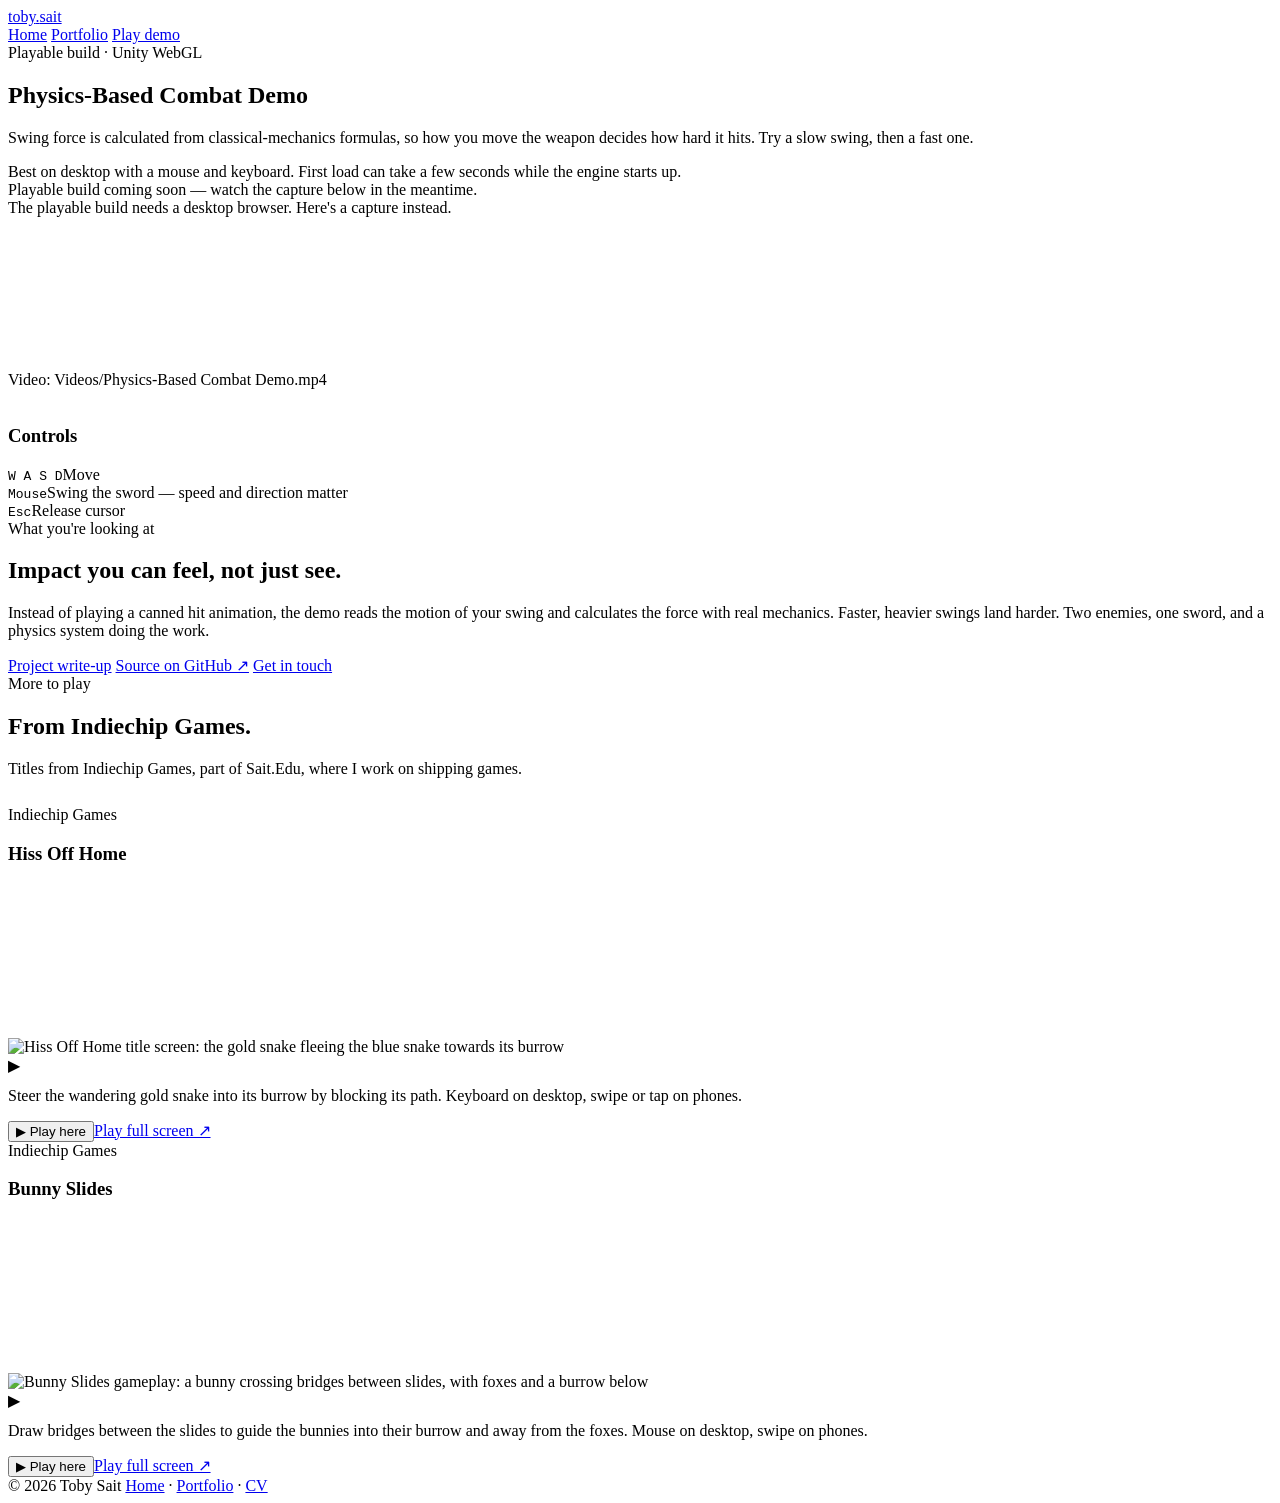
==== demo.html @ bd514593 "Add files via upload" ====
<!doctype html>
<html lang="en">
<head>
<meta charset="utf-8">
<meta name="viewport" content="width=device-width, initial-scale=1">
<title>Play the Combat Demo — Toby Sait</title>
<meta name="description" content="Play Toby Sait's physics-based combat demo in your browser. Swing force is calculated from real classical-mechanics formulas.">
<link rel="preconnect" href="https://fonts.googleapis.com">
<link rel="preconnect" href="https://fonts.gstatic.com" crossorigin>
<link href="https://fonts.googleapis.com/css2?family=DM+Mono:wght@400;500&family=DM+Sans:wght@400;500;700&display=swap" rel="stylesheet">
<link rel="stylesheet" href="style.css">
</head>
<body>

<header class="nav"><div class="wrap">
  <a class="brand" href="index.html">toby<span>.</span>sait</a>
  <nav>
    <a href="index.html">Home</a>
    <a href="portfolio.html">Portfolio</a>
    <a class="on" href="demo.html">Play demo</a>
  </nav>
</div></header>

<main>
<section class="first">
  <div class="wrap">
    <div class="eyebrow">Playable build · Unity WebGL</div>
    <h1>Physics-Based Combat Demo</h1>
    <p class="lead">Swing force is calculated from classical-mechanics formulas, so how you move the weapon decides how hard it hits. Try a slow swing, then a fast one.</p>

    <div class="notice desktop-only">Best on desktop with a mouse and keyboard. First load can take a few seconds while the engine starts up.</div>

    <!-- DESKTOP: playable embed -->
    <div class="desktop-only">
      <div class="frame" id="playFrame">
        <div class="ph" id="playPlaceholder" style="flex-direction:column;gap:16px">
          <span id="playMsg">Playable build coming soon — watch the capture below in the meantime.</span>
          <button class="btn primary" id="playBtn" style="display:none;cursor:pointer" type="button">▶ Click to play</button>
        </div>
      </div>
      <div class="btns" id="fsRow" style="display:none"><button class="btn" id="fsBtn" type="button" style="cursor:pointer">⛶ Fullscreen</button></div>
    </div>

    <!-- MOBILE: video fallback -->
    <div class="mobile-only">
      <div class="notice">The playable build needs a desktop browser. Here's a capture instead.</div>
      <div class="frame" data-video>
        <video muted loop playsinline autoplay preload="metadata" src="Videos/Physics-Based%20Combat%20Demo.mp4"></video>
        <div class="ph">Video: Videos/Physics-Based Combat Demo.mp4</div>
      </div>
    </div>

    <h3 style="margin-top:36px">Controls</h3>
    <!-- TOBY: update these to match the real control scheme -->
    <div class="controls">
      <div class="key"><kbd>W A S D</kbd><span>Move</span></div>
      <div class="key"><kbd>Mouse</kbd><span>Swing the sword — speed and direction matter</span></div>
      <div class="key"><kbd>Esc</kbd><span>Release cursor</span></div>
    </div>
  </div>
</section>

<section>
  <div class="wrap">
    <div class="eyebrow">What you're looking at</div>
    <h2>Impact you can feel, not just see.</h2>
    <p class="lead">Instead of playing a canned hit animation, the demo reads the motion of your swing and calculates the force with real mechanics. Faster, heavier swings land harder. Two enemies, one sword, and a physics system doing the work.</p>
    <div class="btns">
      <a class="btn" href="portfolio.html#combat">Project write-up</a>
      <a class="btn" href="https://github.com/Tubz-24" target="_blank" rel="noopener">Source on GitHub ↗</a>
      <a class="btn primary" href="mailto:tobysait@outlook.com">Get in touch</a>
    </div>
  </div>
</section>

<section id="indiechip">
  <div class="wrap">
    <div class="eyebrow">More to play</div>
    <h2>From Indiechip Games.</h2>
    <p class="lead">Titles from Indiechip Games, part of Sait.Edu, where I work on shipping games.</p>
    <div class="grid" style="margin-top:28px">

      <div class="card game" data-game="hiss">
        <div class="tag">Indiechip Games</div>
        <h3>Hiss Off Home</h3>
        <div class="frame" data-video style="margin-top:14px">
          <video muted loop playsinline autoplay preload="metadata" src="Videos/hiss-off-home.mp4"></video>
          <div class="ph poster" style="padding:0"><img src="games/hiss-off-home.jpg" alt="Hiss Off Home title screen: the gold snake fleeing the blue snake towards its burrow" style="width:100%;height:100%;object-fit:cover;display:block"><span class="play-badge" aria-hidden="true">▶</span></div>
        </div>
        <p style="margin-top:12px;color:var(--muted)">Steer the wandering gold snake into its burrow by blocking its path. Keyboard on desktop, swipe or tap on phones.</p>
        <!-- TOBY: tweak the line above and add what you built on it -->
        <div class="btns game-btns"></div>
      </div>

      <div class="card game" data-game="bunny">
        <div class="tag">Indiechip Games</div>
        <h3>Bunny Slides</h3>
        <div class="frame" data-video style="margin-top:14px">
          <video muted loop playsinline autoplay preload="metadata" src="Videos/bunny-slides.mp4"></video>
          <div class="ph poster" style="padding:0"><img src="games/bunny-slides.jpg" alt="Bunny Slides gameplay: a bunny crossing bridges between slides, with foxes and a burrow below" style="width:100%;height:100%;object-fit:cover;display:block"><span class="play-badge" aria-hidden="true">▶</span></div>
        </div>
        <p style="margin-top:12px;color:var(--muted)">Draw bridges between the slides to guide the bunnies into their burrow and away from the foxes. Mouse on desktop, swipe on phones.</p>
        <!-- TOBY: tweak the line above and add what you built on it -->
        <div class="btns game-btns"></div>
      </div>

    </div>
  </div>
</section>
</main>

<footer><div class="wrap">
  <span>© 2026 Toby Sait</span>
  <span><a href="index.html">Home</a> · <a href="portfolio.html">Portfolio</a> · <a href="cv/Toby_Sait_CV.pdf">CV</a></span>
</div></footer>

<script>
/* ------------------------------------------------------------------
   SET THIS once the WebGL build is hosted.
   GitHub Pages:  "demos/combat-demo/index.html"
   itch.io embed: the iframe URL itch.io gives you
   Leave empty ("") to show the "coming soon" state.
------------------------------------------------------------------- */
var DEMO_URL = "";

(function(){
  var frame=document.getElementById('playFrame');
  var msg=document.getElementById('playMsg');
  var btn=document.getElementById('playBtn');
  var ph=document.getElementById('playPlaceholder');
  var fsRow=document.getElementById('fsRow');
  var fsBtn=document.getElementById('fsBtn');
  if(DEMO_URL){
    msg.textContent='Physics-Based Combat Demo — ready.';
    btn.style.display='inline-block';
    btn.addEventListener('click',function(){
      var i=document.createElement('iframe');
      i.src=DEMO_URL; i.title='Physics-Based Combat Demo';
      i.setAttribute('allowfullscreen','');
      i.setAttribute('allow','fullscreen; autoplay');
      frame.appendChild(i); ph.style.display='none'; fsRow.style.display='flex';
    });
    fsBtn.addEventListener('click',function(){
      var el=frame.querySelector('iframe'); if(el&&el.requestFullscreen) el.requestFullscreen();
    });
  }
  /* Indiechip games. Fill in whichever applies; leave "" for none.
     embed: a WebGL page that can be shown in an iframe (desktop only)
     link:  a store / itch.io / trailer page that opens in a new tab
     linkLabel: optional text for the link button
     ratio: optional frame shape while playing, e.g. "4/5" for a portrait game */
  var GAMES = {
    hiss:  { embed: "games/hiss-off-home.html", link: "games/hiss-off-home.html", linkLabel: "Play full screen ↗", ratio: "4/5" },
    bunny: { embed: "games/bunny-slides/index.html", link: "games/bunny-slides/index.html", linkLabel: "Play full screen ↗", ratio: "1/1" }
  };
  document.querySelectorAll('.game').forEach(function(card){
    var g=GAMES[card.getAttribute('data-game')]||{};
    var row=card.querySelector('.game-btns');
    var fr=card.querySelector('.frame');
    if(g.embed){
      var b=document.createElement('button');
      b.type='button'; b.className='btn primary desktop-only'; b.style.cursor='pointer'; b.textContent='▶ Play here';
      b.addEventListener('click',function(){
        var i=document.createElement('iframe');
        i.src=g.embed; i.title=card.querySelector('h3').textContent;
        i.setAttribute('allowfullscreen',''); i.setAttribute('allow','fullscreen; autoplay');
        fr.innerHTML=''; fr.classList.remove('has-video'); fr.removeAttribute('data-video');
        if(g.ratio){ fr.style.aspectRatio=g.ratio; fr.style.maxWidth='520px'; fr.style.marginLeft='auto'; fr.style.marginRight='auto'; }
        i.addEventListener('load',function(){ try{ i.focus(); }catch(e){} });
        fr.appendChild(i);
        b.remove();
      });
      row.appendChild(b);
      var pimg=card.querySelector('.ph.poster');
      if(pimg){ pimg.style.cursor='pointer'; pimg.addEventListener('click',function(){ if(window.matchMedia('(max-width: 780px)').matches && g.link){ window.open(g.link,'_blank'); } else { b.click(); } }); }
    }
    if(g.link){
      var a=document.createElement('a');
      a.className='btn'; a.href=g.link; a.target='_blank'; a.rel='noopener'; a.textContent=g.linkLabel||'Open game page ↗';
      row.appendChild(a);
    }
    if(!g.embed && !g.link) row.style.display='none';
  });

  document.querySelectorAll('[data-video]').forEach(function(f){
    var v=f.querySelector('video');
    if(!v) return;
    v.addEventListener('loadeddata',function(){f.classList.add('has-video')});
    v.addEventListener('error',function(){f.classList.remove('has-video')});
    if(v.readyState>=2) f.classList.add('has-video');
  });
})();
</script>
</body>
</html>
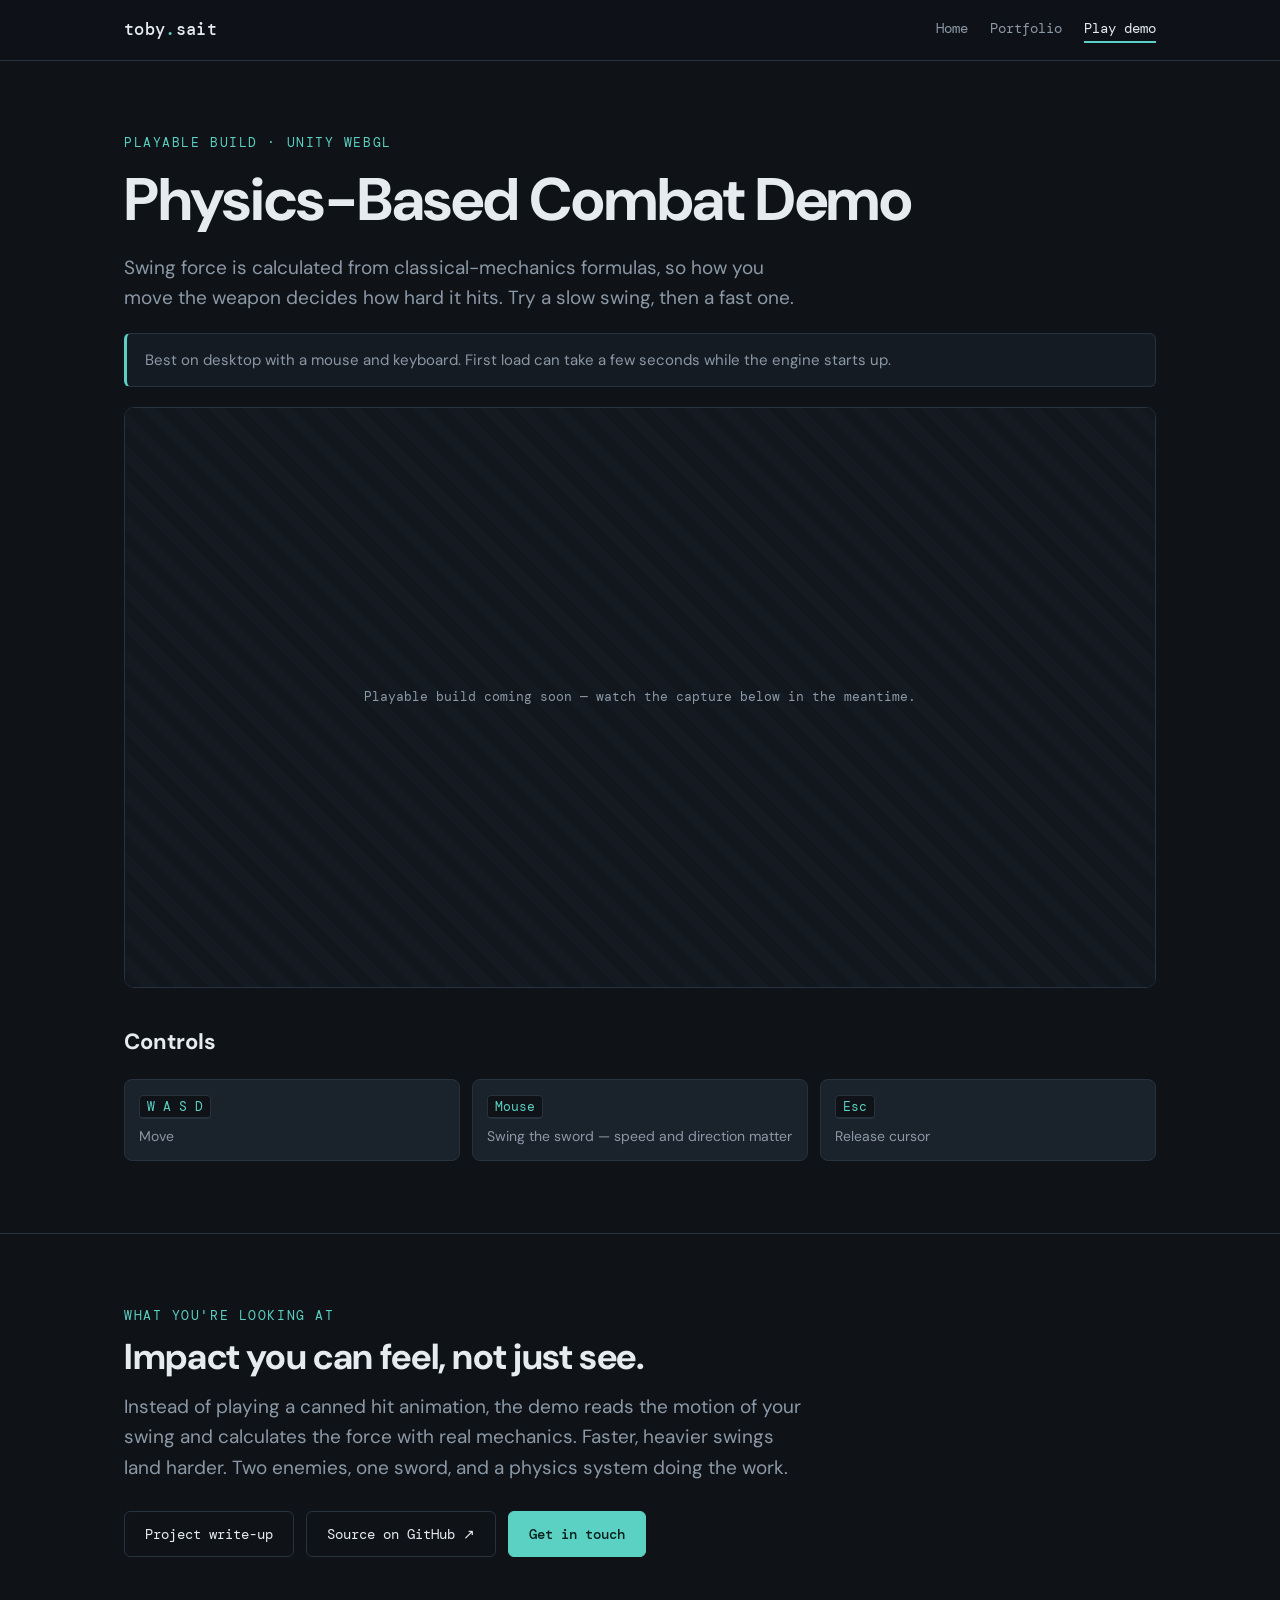
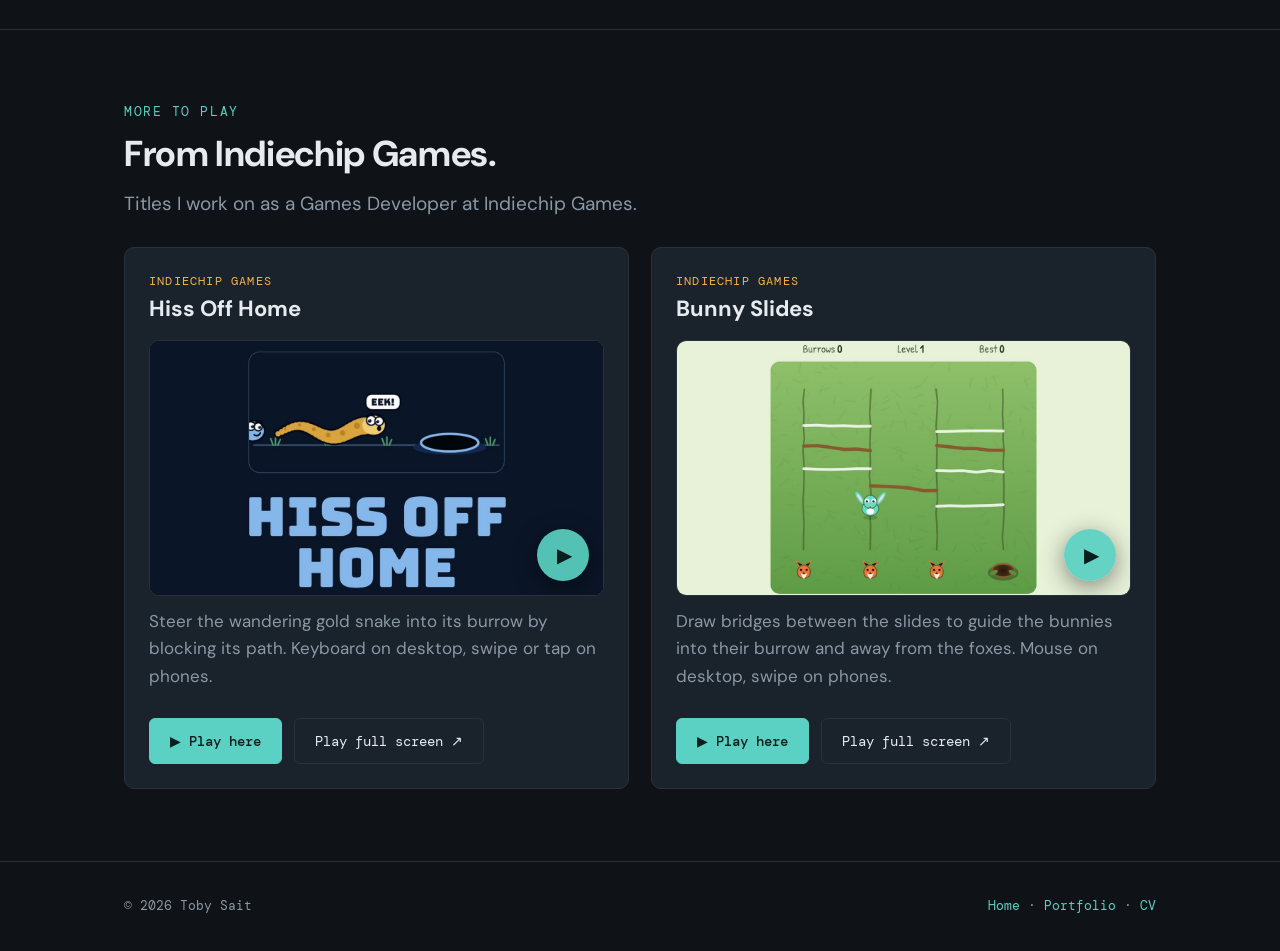
==== commit 4c8e12f8: "Update lead paragraph for clarity on role" ====
--- a/demo.html
+++ b/demo.html
@@ -77,7 +77,7 @@
   <div class="wrap">
     <div class="eyebrow">More to play</div>
     <h2>From Indiechip Games.</h2>
-    <p class="lead">Titles from Indiechip Games, part of Sait.Edu, where I work on shipping games.</p>
+    <p class="lead">Titles I work on as a Games Developer at Indiechip Games.</p>
     <div class="grid" style="margin-top:28px">
 
       <div class="card game" data-game="hiss">
--- a/style.css
+++ b/style.css
@@ -0,0 +1,113 @@
+:root{
+  --bg:#0f1318; --bg2:#151b22; --panel:#1a222b; --line:#27323e;
+  --text:#e6ebf0; --muted:#8b98a6; --accent:#5ad1c2; --accent2:#f2b34a;
+  --mono:'DM Mono',ui-monospace,Menlo,Consolas,monospace;
+  --sans:'DM Sans',system-ui,-apple-system,Segoe UI,sans-serif;
+}
+*{box-sizing:border-box;margin:0;padding:0}
+html{scroll-behavior:smooth}
+body{background:var(--bg);color:var(--text);font-family:var(--sans);line-height:1.6;font-size:17px;-webkit-font-smoothing:antialiased}
+a{color:var(--accent);text-decoration:none}
+a:hover{text-decoration:underline}
+.wrap{max-width:1080px;margin:0 auto;padding:0 24px}
+
+/* nav */
+header.nav{position:sticky;top:0;z-index:10;background:rgba(15,19,24,.88);backdrop-filter:blur(8px);border-bottom:1px solid var(--line)}
+.nav .wrap{display:flex;align-items:center;justify-content:space-between;height:60px}
+.brand{font-family:var(--mono);font-weight:500;color:var(--text);letter-spacing:.02em}
+.brand span{color:var(--accent)}
+.nav nav{display:flex;gap:22px;font-family:var(--mono);font-size:14px}
+.nav nav a{color:var(--muted)}
+.nav nav a:hover,.nav nav a.on{color:var(--text);text-decoration:none}
+.nav nav a.on{border-bottom:2px solid var(--accent);padding-bottom:2px}
+
+/* type */
+.eyebrow{font-family:var(--mono);font-size:13px;color:var(--accent);text-transform:uppercase;letter-spacing:.12em}
+h1{font-size:clamp(34px,6vw,60px);line-height:1.08;letter-spacing:-.02em;margin:14px 0 20px}
+h2{font-size:clamp(26px,4vw,36px);line-height:1.15;letter-spacing:-.01em;margin:10px 0 14px}
+h3{font-size:22px;margin-bottom:6px}
+p.lead{font-size:19px;color:var(--muted);max-width:680px}
+section{padding:72px 0;border-top:1px solid var(--line)}
+section.first{border-top:none}
+
+/* buttons */
+.btns{display:flex;flex-wrap:wrap;gap:12px;margin-top:28px}
+.btn{font-family:var(--mono);font-size:14px;padding:11px 20px;border-radius:6px;border:1px solid var(--line);color:var(--text);display:inline-block}
+.btn:hover{text-decoration:none;border-color:var(--accent)}
+.btn.primary{background:var(--accent);color:#07201d;border-color:var(--accent);font-weight:500}
+.btn.primary:hover{filter:brightness(1.08)}
+
+/* stat strip */
+.stats{display:grid;grid-template-columns:repeat(auto-fit,minmax(150px,1fr));gap:1px;background:var(--line);border:1px solid var(--line);border-radius:8px;overflow:hidden;margin-top:40px}
+.stat{background:var(--panel);padding:16px 18px}
+.stat small{display:block;font-family:var(--mono);font-size:12px;color:var(--muted);text-transform:uppercase;letter-spacing:.08em}
+.stat b{font-family:var(--mono);font-weight:500;font-size:16px}
+
+/* cards */
+.grid{display:grid;gap:22px;grid-template-columns:repeat(auto-fit,minmax(300px,1fr))}
+.card{background:var(--panel);border:1px solid var(--line);border-radius:10px;padding:24px}
+.card .tag{font-family:var(--mono);font-size:12px;color:var(--accent2);text-transform:uppercase;letter-spacing:.1em}
+.card p{color:var(--muted);margin-top:8px}
+.card a.more{display:inline-block;margin-top:14px;font-family:var(--mono);font-size:14px}
+
+/* project blocks */
+.project{display:grid;grid-template-columns:1.15fr 1fr;gap:34px;align-items:start;padding:44px 0;border-top:1px solid var(--line)}
+.project:first-of-type{border-top:none}
+.project .meta{font-family:var(--mono);font-size:13px;color:var(--accent2);margin-bottom:6px}
+.project p{color:var(--muted);margin-top:10px}
+.chips{display:flex;flex-wrap:wrap;gap:8px;margin-top:16px}
+.chip{font-family:var(--mono);font-size:12px;padding:4px 10px;border:1px solid var(--line);border-radius:999px;color:var(--muted)}
+.mini{display:flex;gap:22px;margin-top:18px}
+.mini div b{display:block;font-family:var(--mono);font-size:18px;color:var(--text)}
+.mini div small{font-family:var(--mono);font-size:11px;color:var(--muted);text-transform:uppercase;letter-spacing:.08em}
+
+/* video / viewport frame */
+.frame{position:relative;background:#000;border:1px solid var(--line);border-radius:10px;overflow:hidden;aspect-ratio:16/9}
+.frame video,.frame iframe{width:100%;height:100%;display:block;border:0;background:#000}
+.frame .ph{position:absolute;inset:0;display:flex;align-items:center;justify-content:center;text-align:center;padding:20px;font-family:var(--mono);font-size:13px;color:var(--muted);background:repeating-linear-gradient(45deg,#11171d,#11171d 12px,#131a21 12px,#131a21 24px)}
+.frame.has-video .ph{display:none}
+
+/* toolset list */
+.kv{display:grid;grid-template-columns:200px 1fr;gap:12px 24px;margin-top:24px}
+.kv dt{font-family:var(--mono);font-size:13px;color:var(--accent);text-transform:uppercase;letter-spacing:.08em;padding-top:3px}
+.kv dd{color:var(--text)}
+.kv dd.sub{color:var(--muted)}
+
+/* timeline */
+.tl{margin-top:24px;border-left:2px solid var(--line);padding-left:22px}
+.tl div{margin-bottom:20px}
+.tl small{font-family:var(--mono);font-size:12px;color:var(--accent2)}
+.tl b{display:block}
+.tl span{color:var(--muted);font-size:15px}
+
+/* demo page */
+.notice{background:var(--bg2);border:1px solid var(--line);border-left:3px solid var(--accent);padding:14px 18px;border-radius:6px;font-size:15px;color:var(--muted);margin:20px 0}
+.controls{display:grid;grid-template-columns:repeat(auto-fit,minmax(170px,1fr));gap:12px;margin-top:20px}
+.key{background:var(--panel);border:1px solid var(--line);border-radius:8px;padding:12px 14px}
+.key kbd{font-family:var(--mono);font-size:13px;background:var(--bg);border:1px solid var(--line);border-bottom-width:2px;border-radius:4px;padding:2px 7px;color:var(--accent)}
+.key span{display:block;margin-top:6px;font-size:14px;color:var(--muted)}
+.mobile-only{display:none}
+
+footer{border-top:1px solid var(--line);padding:34px 0;color:var(--muted);font-family:var(--mono);font-size:13px}
+footer .wrap{display:flex;flex-wrap:wrap;gap:12px 26px;justify-content:space-between}
+
+@media(max-width:780px){
+  .project{grid-template-columns:1fr}
+  .kv{grid-template-columns:1fr;gap:4px}
+  .kv dt{margin-top:12px}
+  .nav nav{gap:14px;font-size:13px}
+  .desktop-only{display:none}
+  .mobile-only{display:block}
+  section{padding:52px 0}
+}
+
+/* studio banner (portfolio) */
+.studio{margin:8px 0 12px;padding:28px;background:var(--panel);border:1px solid var(--line);border-left:3px solid var(--accent2);border-radius:10px}
+.studio h2{margin-top:6px}
+.studio p{color:var(--muted);max-width:640px}
+
+/* game poster with play badge */
+.ph.poster{overflow:hidden}
+.ph.poster img{transition:transform .3s ease}
+.ph.poster:hover img{transform:scale(1.03)}
+.play-badge{position:absolute;right:14px;bottom:14px;width:52px;height:52px;border-radius:50%;background:rgba(90,209,194,.92);color:#07201d;display:flex;align-items:center;justify-content:center;font-size:20px;padding-left:3px;box-shadow:0 6px 24px rgba(0,0,0,.45)}
